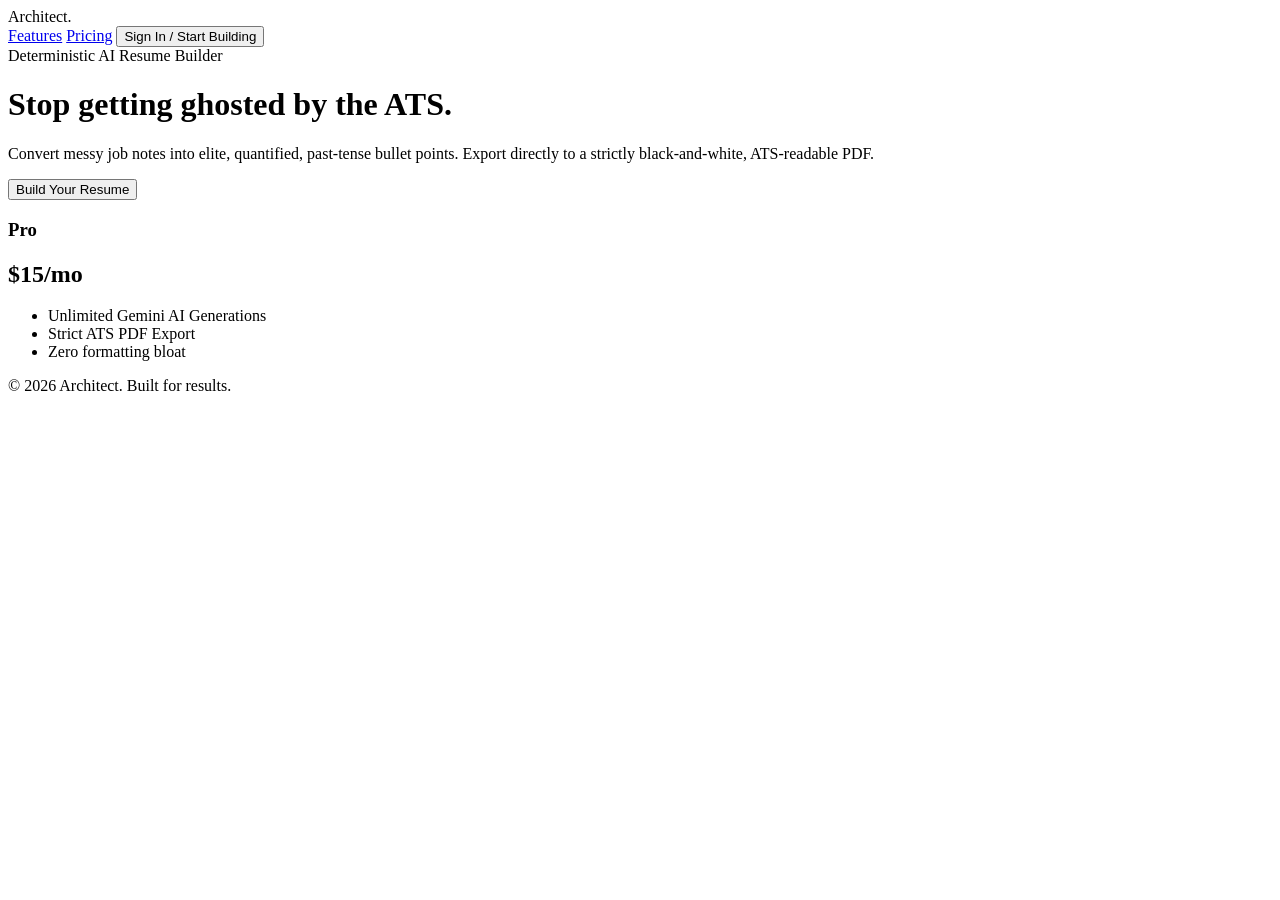
==== index.html @ 70651a70 "Create index.html" ====
<!DOCTYPE html>
<html lang="en">
<head>
    <meta charset="UTF-8">
    <meta name="viewport" content="width=device-width, initial-scale=1.0">
    <title>Architect | ATS Resume Engine</title>
    <link rel="stylesheet" href="styles.css">
</head>
<body>
    <nav class="navbar">
        <div class="logo">Architect.</div>
        <div class="nav-links">
            <a href="#features">Features</a>
            <a href="#pricing">Pricing</a>
            <button id="login-btn" class="btn-primary">Sign In / Start Building</button>
        </div>
    </nav>

    <header class="hero">
        <div class="badge">Deterministic AI Resume Builder</div>
        <h1>Stop getting ghosted by the ATS.</h1>
        <p class="subtitle">Convert messy job notes into elite, quantified, past-tense bullet points. Export directly to a strictly black-and-white, ATS-readable PDF.</p>
        <button id="cta-btn" class="btn-primary btn-large">Build Your Resume</button>
    </header>

    <section id="pricing" class="pricing">
        <div class="pricing-card">
            <h3>Pro</h3>
            <h2>$15<span>/mo</span></h2>
            <ul>
                <li>Unlimited Gemini AI Generations</li>
                <li>Strict ATS PDF Export</li>
                <li>Zero formatting bloat</li>
            </ul>
        </div>
    </section>

    <footer>
        <p>&copy; 2026 Architect. Built for results.</p>
    </footer>

    <script src="engine.js"></script>
</body>
</html>
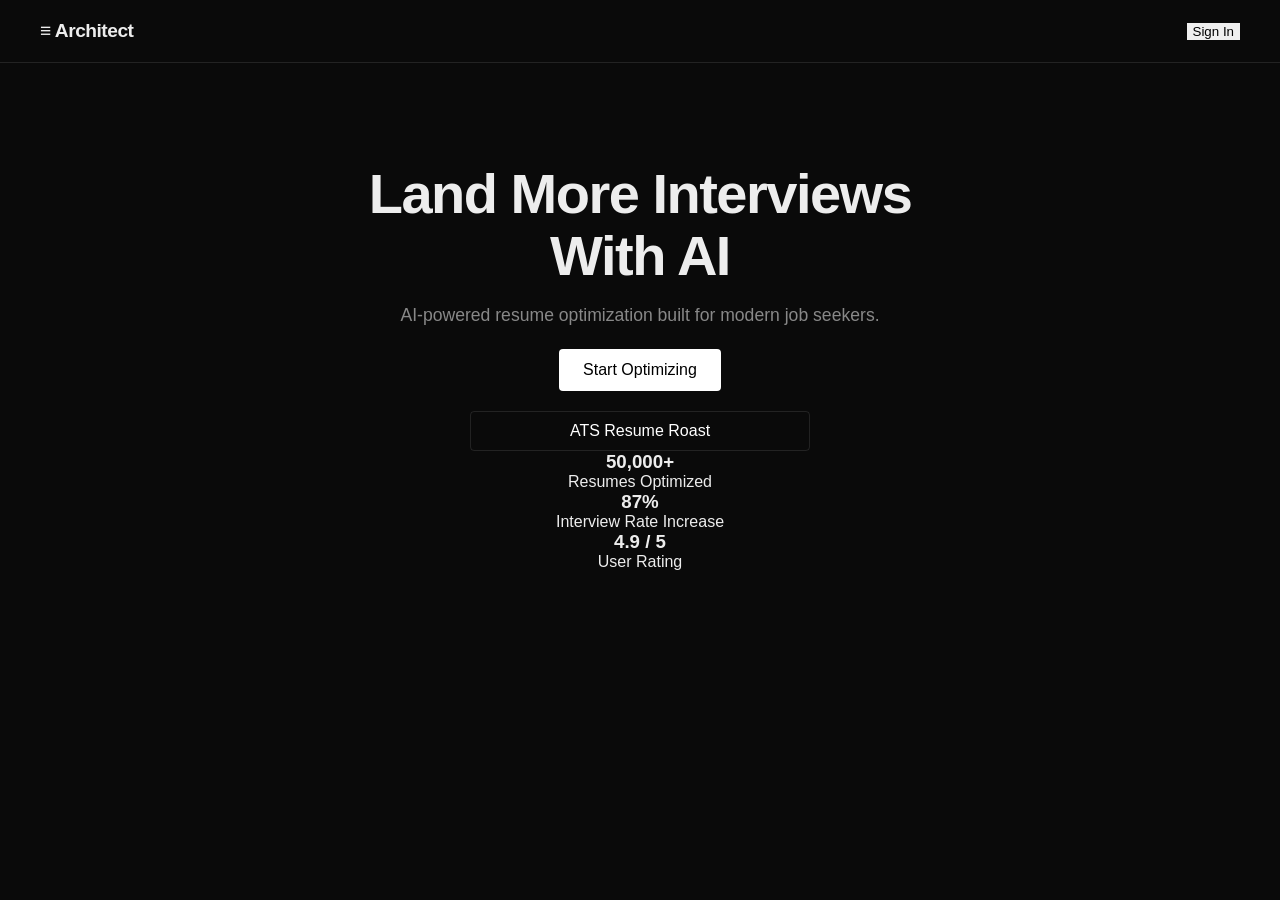
==== commit 38a0506f: "Create index.html" ====
--- a/index.html
+++ b/index.html
@@ -3,41 +3,43 @@
 <head>
     <meta charset="UTF-8">
     <meta name="viewport" content="width=device-width, initial-scale=1.0">
-    <title>Architect | ATS Resume Engine</title>
+    <title>Architect | AI Resume Engine</title>
     <link rel="stylesheet" href="styles.css">
 </head>
 <body>
     <nav class="navbar">
-        <div class="logo">Architect.</div>
+        <div class="logo">
+            <span class="logo-icon">≡</span> Architect
+        </div>
         <div class="nav-links">
-            <a href="#features">Features</a>
-            <a href="#pricing">Pricing</a>
-            <button id="login-btn" class="btn-primary">Sign In / Start Building</button>
+            <button id="login-btn" class="btn-text">Sign In</button>
         </div>
     </nav>
 
     <header class="hero">
-        <div class="badge">Deterministic AI Resume Builder</div>
-        <h1>Stop getting ghosted by the ATS.</h1>
-        <p class="subtitle">Convert messy job notes into elite, quantified, past-tense bullet points. Export directly to a strictly black-and-white, ATS-readable PDF.</p>
-        <button id="cta-btn" class="btn-primary btn-large">Build Your Resume</button>
+        <h1>Land More Interviews<br>With <span class="text-gradient">AI</span></h1>
+        <p class="subtitle">AI-powered resume optimization built for modern job seekers.</p>
+        
+        <div class="hero-buttons">
+            <button id="cta-btn" class="btn-primary btn-large">Start Optimizing</button>
+            <button class="btn-secondary btn-large">ATS Resume Roast</button>
+        </div>
+
+        <div class="trust-stats">
+            <div class="stat">
+                <h3>50,000+</h3>
+                <p>Resumes Optimized</p>
+            </div>
+            <div class="stat">
+                <h3>87%</h3>
+                <p>Interview Rate Increase</p>
+            </div>
+            <div class="stat">
+                <h3>4.9 / 5</h3>
+                <p>User Rating</p>
+            </div>
+        </div>
     </header>
-
-    <section id="pricing" class="pricing">
-        <div class="pricing-card">
-            <h3>Pro</h3>
-            <h2>$15<span>/mo</span></h2>
-            <ul>
-                <li>Unlimited Gemini AI Generations</li>
-                <li>Strict ATS PDF Export</li>
-                <li>Zero formatting bloat</li>
-            </ul>
-        </div>
-    </section>
-
-    <footer>
-        <p>&copy; 2026 Architect. Built for results.</p>
-    </footer>
 
     <script src="engine.js"></script>
 </body>
--- a/styles.css
+++ b/styles.css
@@ -0,0 +1,177 @@
+:root {
+    --bg-color: #0a0a0a;
+    --border-color: rgba(255, 255, 255, 0.1);
+    --text-main: #ededed;
+    --text-muted: #888;
+    --accent: #fff;
+    --accent-invert: #000;
+}
+
+/* Base & Typography */
+body {
+    margin: 0;
+    background-color: var(--bg-color);
+    color: var(--text-main);
+    font-family: -apple-system, BlinkMacSystemFont, "Segoe UI", Roboto, Helvetica, Arial, sans-serif;
+    -webkit-font-smoothing: antialiased;
+}
+
+h1, h2, h3, h4, p { margin: 0; padding: 0; }
+
+/* Buttons */
+button {
+    cursor: pointer;
+    font-family: inherit;
+    font-weight: 500;
+    transition: all 0.2s ease;
+    border: none;
+}
+
+.btn-primary {
+    background-color: var(--accent);
+    color: var(--accent-invert);
+    padding: 8px 16px;
+    border-radius: 4px;
+    font-size: 0.9rem;
+}
+
+.btn-primary:hover { opacity: 0.9; }
+
+.btn-large {
+    padding: 12px 24px;
+    font-size: 1rem;
+    margin-top: 20px;
+}
+
+.btn-secondary {
+    background-color: transparent;
+    color: var(--accent);
+    border: 1px solid var(--border-color);
+    padding: 10px 16px;
+    border-radius: 4px;
+    width: 100%;
+}
+
+.btn-secondary:hover {
+    background-color: rgba(255, 255, 255, 0.05);
+}
+
+/* Landing Page */
+.navbar {
+    display: flex;
+    justify-content: space-between;
+    align-items: center;
+    padding: 20px 40px;
+    border-bottom: 1px solid var(--border-color);
+}
+
+.logo { font-weight: 700; font-size: 1.2rem; letter-spacing: -0.5px;}
+
+.nav-links a { color: var(--text-muted); text-decoration: none; margin-right: 20px; font-size: 0.9rem; }
+.nav-links a:hover { color: var(--text-main); }
+
+.hero {
+    display: flex;
+    flex-direction: column;
+    align-items: center;
+    justify-content: center;
+    text-align: center;
+    padding: 100px 20px;
+    max-width: 800px;
+    margin: 0 auto;
+}
+
+.badge {
+    border: 1px solid var(--border-color);
+    padding: 4px 12px;
+    border-radius: 20px;
+    font-size: 0.8rem;
+    color: var(--text-muted);
+    margin-bottom: 24px;
+}
+
+.hero h1 { font-size: 3.5rem; letter-spacing: -1.5px; margin-bottom: 16px; line-height: 1.1; }
+.hero .subtitle { color: var(--text-muted); font-size: 1.1rem; max-width: 600px; line-height: 1.5; }
+
+.pricing { display: flex; justify-content: center; padding: 40px 20px; }
+.pricing-card {
+    border: 1px solid var(--border-color);
+    padding: 40px;
+    border-radius: 8px;
+    width: 300px;
+    text-align: center;
+}
+.pricing-card h2 { font-size: 2.5rem; margin: 16px 0; }
+.pricing-card h2 span { font-size: 1rem; color: var(--text-muted); }
+.pricing-card ul { list-style: none; padding: 0; color: var(--text-muted); text-align: left;}
+.pricing-card ul li { margin-bottom: 10px; border-bottom: 1px solid var(--border-color); padding-bottom: 10px; }
+
+footer { text-align: center; padding: 40px; color: var(--text-muted); font-size: 0.8rem; border-top: 1px solid var(--border-color);}
+
+/* Workspace (app.html) */
+.workspace-body { height: 100vh; overflow: hidden; display: flex; flex-direction: column; }
+.workspace-nav {
+    display: flex; justify-content: space-between; padding: 12px 24px;
+    border-bottom: 1px solid var(--border-color); background-color: var(--bg-color);
+}
+
+.split-screen { display: flex; flex: 1; overflow: hidden; }
+
+/* Left Panel */
+.editor-panel {
+    width: 400px; padding: 24px; border-right: 1px solid var(--border-color);
+    overflow-y: auto; background-color: #050505;
+}
+
+/* Make inputs look good on mobile and desktop */
+.input-group { margin-bottom: 20px; }
+.row { display: flex; gap: 12px; }
+.row > div { flex: 1; }
+.input-group label { display: block; font-size: 0.8rem; color: var(--text-muted); margin-bottom: 8px; }
+.input-group input, .input-group textarea {
+    width: 100%; box-sizing: border-box; background-color: transparent;
+    border: 1px solid var(--border-color); color: var(--text-main);
+    padding: 10px; border-radius: 4px; font-family: inherit; outline: none;
+}
+.input-group input:focus, .input-group textarea:focus { border-color: var(--text-muted); }
+
+.divider { border: 0; height: 1px; background: var(--border-color); margin: 24px 0; }
+.status { font-size: 0.8rem; color: var(--text-muted); margin-top: 12px; text-align: center; }
+
+/* Right Panel (Canvas Area) */
+.canvas-panel {
+    flex: 1; background-color: #111; overflow-y: auto;
+    display: flex; justify-content: center; padding: 40px;
+}
+
+/* Strict ATS Resume Styling */
+.resume-canvas {
+    background-color: #fff; color: #000;
+    width: 8.5in; min-height: 11in; padding: 1in;
+    box-shadow: 0 0 20px rgba(0,0,0,0.5); box-sizing: border-box;
+    font-family: "Times New Roman", Times, serif; /* ATS Safe */
+}
+
+#preview-name { font-size: 24pt; font-weight: normal; text-align: center; margin-bottom: 4px; }
+#preview-contact { font-size: 10pt; text-align: center; margin-bottom: 24px; }
+
+.resume-section h2 {
+    font-size: 12pt; border-bottom: 1px solid #000;
+    margin-bottom: 12px; padding-bottom: 4px; font-weight: bold;
+}
+.job-header { display: flex; justify-content: space-between; align-items: baseline; margin-bottom: 8px; }
+.job-header h3 { font-size: 12pt; font-weight: bold; }
+.job-header h4 { font-size: 11pt; font-style: italic; font-weight: normal; }
+
+#preview-bullets { font-size: 10pt; padding-left: 20px; line-height: 1.5; }
+#preview-bullets li { margin-bottom: 6px; }
+
+/* Quick Mobile Responsiveness for app.html */
+@media (max-width: 768px) {
+    .split-screen { flex-direction: column; overflow-y: auto; }
+    .editor-panel { width: 100%; border-right: none; border-bottom: 1px solid var(--border-color); }
+    .canvas-panel { padding: 20px; }
+    .resume-canvas { width: 100%; padding: 0.5in; min-height: auto; }
+    .row { flex-direction: column; gap: 0; }
+    .workspace-body { height: auto; overflow: visible; }
+}
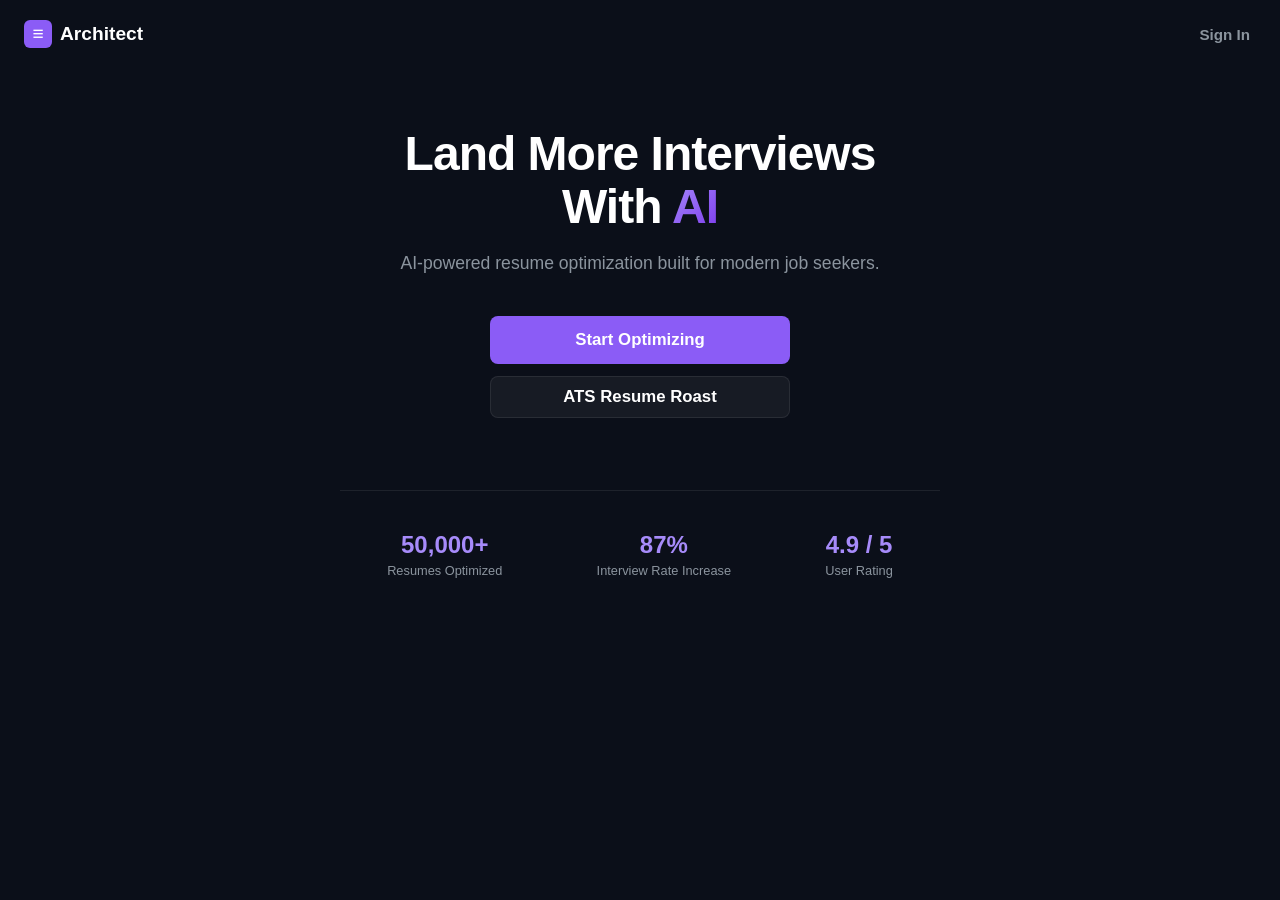
==== commit 8dbc9954: "Update index.html" ====
--- a/index.html
+++ b/index.html
@@ -4,7 +4,7 @@
     <meta charset="UTF-8">
     <meta name="viewport" content="width=device-width, initial-scale=1.0">
     <title>Architect | AI Resume Engine</title>
-    <link rel="stylesheet" href="styles.css">
+    <link rel="stylesheet" href="styles.css?v=2">
 </head>
 <body>
     <nav class="navbar">
--- a/styles.css
+++ b/styles.css
@@ -1,10 +1,11 @@
 :root {
-    --bg-color: #0a0a0a;
-    --border-color: rgba(255, 255, 255, 0.1);
-    --text-main: #ededed;
-    --text-muted: #888;
-    --accent: #fff;
-    --accent-invert: #000;
+    --bg-color: #0b0f19; /* Deep premium dark navy/black */
+    --border-color: rgba(255, 255, 255, 0.08);
+    --text-main: #ffffff;
+    --text-muted: #8b949e;
+    --accent: #8b5cf6; /* The ResumeForge Purple */
+    --accent-hover: #7c3aed;
+    --card-bg: #111827;
 }
 
 /* Base & Typography */
@@ -22,91 +23,131 @@
 button {
     cursor: pointer;
     font-family: inherit;
-    font-weight: 500;
+    font-weight: 600;
     transition: all 0.2s ease;
     border: none;
 }
 
 .btn-primary {
     background-color: var(--accent);
-    color: var(--accent-invert);
-    padding: 8px 16px;
-    border-radius: 4px;
-    font-size: 0.9rem;
-}
-
-.btn-primary:hover { opacity: 0.9; }
+    color: #ffffff;
+    padding: 10px 20px;
+    border-radius: 8px;
+    font-size: 0.95rem;
+}
+
+.btn-primary:hover { background-color: var(--accent-hover); }
 
 .btn-large {
-    padding: 12px 24px;
-    font-size: 1rem;
-    margin-top: 20px;
+    padding: 14px 28px;
+    font-size: 1.05rem;
+    width: 100%;
+    max-width: 300px;
+    margin-bottom: 12px;
 }
 
 .btn-secondary {
-    background-color: transparent;
-    color: var(--accent);
+    background-color: rgba(255, 255, 255, 0.05);
+    color: var(--text-main);
     border: 1px solid var(--border-color);
-    padding: 10px 16px;
-    border-radius: 4px;
-    width: 100%;
-}
-
-.btn-secondary:hover {
-    background-color: rgba(255, 255, 255, 0.05);
-}
+    padding: 10px 20px;
+    border-radius: 8px;
+}
+
+.btn-secondary:hover { background-color: rgba(255, 255, 255, 0.1); }
+
+.btn-text {
+    background: none;
+    color: var(--text-muted);
+    font-size: 0.95rem;
+}
+.btn-text:hover { color: var(--text-main); }
 
 /* Landing Page */
 .navbar {
     display: flex;
     justify-content: space-between;
     align-items: center;
-    padding: 20px 40px;
-    border-bottom: 1px solid var(--border-color);
-}
-
-.logo { font-weight: 700; font-size: 1.2rem; letter-spacing: -0.5px;}
-
-.nav-links a { color: var(--text-muted); text-decoration: none; margin-right: 20px; font-size: 0.9rem; }
-.nav-links a:hover { color: var(--text-main); }
+    padding: 20px 24px;
+}
+
+.logo { 
+    font-weight: 700; 
+    font-size: 1.2rem; 
+    display: flex; 
+    align-items: center; 
+    gap: 8px;
+}
+.logo-icon {
+    background: var(--accent);
+    color: white;
+    width: 28px;
+    height: 28px;
+    border-radius: 6px;
+    display: flex;
+    align-items: center;
+    justify-content: center;
+    font-size: 1.2rem;
+}
 
 .hero {
     display: flex;
     flex-direction: column;
     align-items: center;
-    justify-content: center;
     text-align: center;
-    padding: 100px 20px;
+    padding: 60px 20px;
     max-width: 800px;
     margin: 0 auto;
 }
 
-.badge {
-    border: 1px solid var(--border-color);
-    padding: 4px 12px;
-    border-radius: 20px;
+.hero h1 { 
+    font-size: 3rem; 
+    letter-spacing: -1px; 
+    margin-bottom: 16px; 
+    line-height: 1.1; 
+}
+
+.text-gradient {
+    background: linear-gradient(135deg, #a78bfa, #7c3aed);
+    -webkit-background-clip: text;
+    -webkit-text-fill-color: transparent;
+}
+
+.hero .subtitle { 
+    color: var(--text-muted); 
+    font-size: 1.1rem; 
+    max-width: 500px; 
+    line-height: 1.5; 
+    margin-bottom: 40px;
+}
+
+.hero-buttons {
+    display: flex;
+    flex-direction: column;
+    align-items: center;
+    width: 100%;
+}
+
+.trust-stats {
+    display: flex;
+    justify-content: space-around;
+    width: 100%;
+    max-width: 600px;
+    margin-top: 60px;
+    border-top: 1px solid var(--border-color);
+    padding-top: 40px;
+}
+
+.stat h3 {
+    color: #a78bfa;
+    font-size: 1.5rem;
+    margin-bottom: 4px;
+}
+
+.stat p {
+    color: var(--text-muted);
     font-size: 0.8rem;
-    color: var(--text-muted);
-    margin-bottom: 24px;
-}
-
-.hero h1 { font-size: 3.5rem; letter-spacing: -1.5px; margin-bottom: 16px; line-height: 1.1; }
-.hero .subtitle { color: var(--text-muted); font-size: 1.1rem; max-width: 600px; line-height: 1.5; }
-
-.pricing { display: flex; justify-content: center; padding: 40px 20px; }
-.pricing-card {
-    border: 1px solid var(--border-color);
-    padding: 40px;
-    border-radius: 8px;
-    width: 300px;
-    text-align: center;
-}
-.pricing-card h2 { font-size: 2.5rem; margin: 16px 0; }
-.pricing-card h2 span { font-size: 1rem; color: var(--text-muted); }
-.pricing-card ul { list-style: none; padding: 0; color: var(--text-muted); text-align: left;}
-.pricing-card ul li { margin-bottom: 10px; border-bottom: 1px solid var(--border-color); padding-bottom: 10px; }
-
-footer { text-align: center; padding: 40px; color: var(--text-muted); font-size: 0.8rem; border-top: 1px solid var(--border-color);}
+}
 
 /* Workspace (app.html) */
 .workspace-body { height: 100vh; overflow: hidden; display: flex; flex-direction: column; }
@@ -117,30 +158,29 @@
 
 .split-screen { display: flex; flex: 1; overflow: hidden; }
 
-/* Left Panel */
 .editor-panel {
     width: 400px; padding: 24px; border-right: 1px solid var(--border-color);
-    overflow-y: auto; background-color: #050505;
-}
-
-/* Make inputs look good on mobile and desktop */
+    overflow-y: auto; background-color: var(--card-bg);
+}
+
 .input-group { margin-bottom: 20px; }
 .row { display: flex; gap: 12px; }
 .row > div { flex: 1; }
-.input-group label { display: block; font-size: 0.8rem; color: var(--text-muted); margin-bottom: 8px; }
+.input-group label { display: block; font-size: 0.8rem; color: var(--text-muted); margin-bottom: 8px; font-weight: 500;}
 .input-group input, .input-group textarea {
-    width: 100%; box-sizing: border-box; background-color: transparent;
+    width: 100%; box-sizing: border-box; background-color: rgba(0,0,0,0.2);
     border: 1px solid var(--border-color); color: var(--text-main);
-    padding: 10px; border-radius: 4px; font-family: inherit; outline: none;
-}
-.input-group input:focus, .input-group textarea:focus { border-color: var(--text-muted); }
+    padding: 12px; border-radius: 8px; font-family: inherit; outline: none;
+    transition: border-color 0.2s;
+}
+.input-group input:focus, .input-group textarea:focus { border-color: var(--accent); }
 
 .divider { border: 0; height: 1px; background: var(--border-color); margin: 24px 0; }
 .status { font-size: 0.8rem; color: var(--text-muted); margin-top: 12px; text-align: center; }
 
 /* Right Panel (Canvas Area) */
 .canvas-panel {
-    flex: 1; background-color: #111; overflow-y: auto;
+    flex: 1; background-color: #050505; overflow-y: auto;
     display: flex; justify-content: center; padding: 40px;
 }
 
@@ -148,8 +188,8 @@
 .resume-canvas {
     background-color: #fff; color: #000;
     width: 8.5in; min-height: 11in; padding: 1in;
-    box-shadow: 0 0 20px rgba(0,0,0,0.5); box-sizing: border-box;
-    font-family: "Times New Roman", Times, serif; /* ATS Safe */
+    box-shadow: 0 10px 30px rgba(0,0,0,0.5); box-sizing: border-box;
+    font-family: "Times New Roman", Times, serif; 
 }
 
 #preview-name { font-size: 24pt; font-weight: normal; text-align: center; margin-bottom: 4px; }
@@ -157,7 +197,7 @@
 
 .resume-section h2 {
     font-size: 12pt; border-bottom: 1px solid #000;
-    margin-bottom: 12px; padding-bottom: 4px; font-weight: bold;
+    margin-bottom: 12px; padding-bottom: 4px; font-weight: bold; text-transform: uppercase;
 }
 .job-header { display: flex; justify-content: space-between; align-items: baseline; margin-bottom: 8px; }
 .job-header h3 { font-size: 12pt; font-weight: bold; }
@@ -166,7 +206,7 @@
 #preview-bullets { font-size: 10pt; padding-left: 20px; line-height: 1.5; }
 #preview-bullets li { margin-bottom: 6px; }
 
-/* Quick Mobile Responsiveness for app.html */
+/* Mobile Responsiveness */
 @media (max-width: 768px) {
     .split-screen { flex-direction: column; overflow-y: auto; }
     .editor-panel { width: 100%; border-right: none; border-bottom: 1px solid var(--border-color); }
@@ -174,4 +214,5 @@
     .resume-canvas { width: 100%; padding: 0.5in; min-height: auto; }
     .row { flex-direction: column; gap: 0; }
     .workspace-body { height: auto; overflow: visible; }
-}
+    .trust-stats { flex-direction: column; gap: 24px; }
+}
